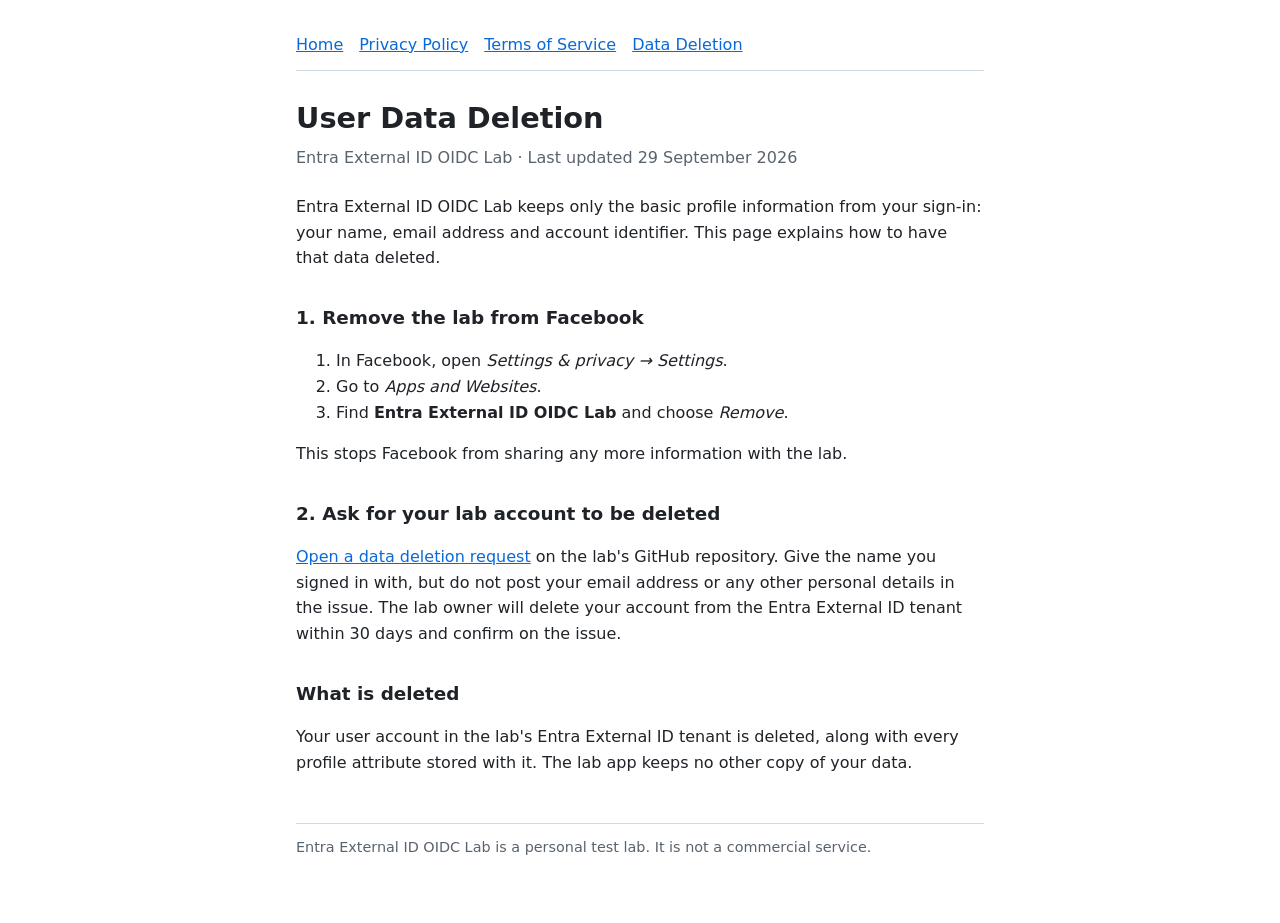
==== data-deletion.html @ ea5fa885 "Add privacy, terms and data deletion pages for the Entra External ID lab Co-Authored-By: Claude Opus" ====
<!DOCTYPE html>
<html lang="en">
<head>
<meta charset="utf-8">
<meta name="viewport" content="width=device-width, initial-scale=1">
<title>User Data Deletion · Entra External ID OIDC Lab</title>
<link rel="stylesheet" href="style.css">
</head>
<body>
<main>
<nav><a href="./">Home</a><a href="privacy.html">Privacy Policy</a><a href="terms.html">Terms of Service</a><a href="data-deletion.html">Data Deletion</a></nav>
<h1>User Data Deletion</h1>
<p class="updated">Entra External ID OIDC Lab · Last updated 29 September 2026</p>
<p>Entra External ID OIDC Lab keeps only the basic profile information from your sign-in: your name, email address and account identifier. This page explains how to have that data deleted.</p>
<h2>1. Remove the lab from Facebook</h2>
<ol>
<li>In Facebook, open <em>Settings &amp; privacy → Settings</em>.</li>
<li>Go to <em>Apps and Websites</em>.</li>
<li>Find <strong>Entra External ID OIDC Lab</strong> and choose <em>Remove</em>.</li>
</ol>
<p>This stops Facebook from sharing any more information with the lab.</p>
<h2>2. Ask for your lab account to be deleted</h2>
<p><a href="https://github.com/MrR1974/lab-legal/issues/new?title=Data%20deletion%20request">Open a data deletion request</a> on the lab's GitHub repository. Give the name you signed in with, but do not post your email address or any other personal details in the issue. The lab owner will delete your account from the Entra External ID tenant within 30 days and confirm on the issue.</p>
<h2>What is deleted</h2>
<p>Your user account in the lab's Entra External ID tenant is deleted, along with every profile attribute stored with it. The lab app keeps no other copy of your data.</p>
<footer>Entra External ID OIDC Lab is a personal test lab. It is not a commercial service.</footer>
</main>
</body>
</html>
---- style.css ----
:root { --bg:#ffffff; --fg:#1f2328; --muted:#59636e; --link:#0969da; --rule:#d1d9e0; }
@media (prefers-color-scheme: dark) { :root { --bg:#0d1117; --fg:#e6edf3; --muted:#9198a1; --link:#4493f8; --rule:#3d444d; } }
* { box-sizing: border-box; }
body { margin:0; background:var(--bg); color:var(--fg); font:16px/1.6 system-ui,-apple-system,"Segoe UI",sans-serif; }
main { max-width:720px; margin:0 auto; padding:32px 16px 64px; }
h1 { font-size:1.8rem; margin:0 0 4px; }
h2 { font-size:1.15rem; margin:32px 0 8px; }
.updated { color:var(--muted); margin:0 0 24px; }
a { color:var(--link); }
nav { border-bottom:1px solid var(--rule); padding-bottom:12px; margin-bottom:24px; display:flex; gap:16px; flex-wrap:wrap; }
footer { border-top:1px solid var(--rule); margin-top:48px; padding-top:12px; color:var(--muted); font-size:.9rem; }
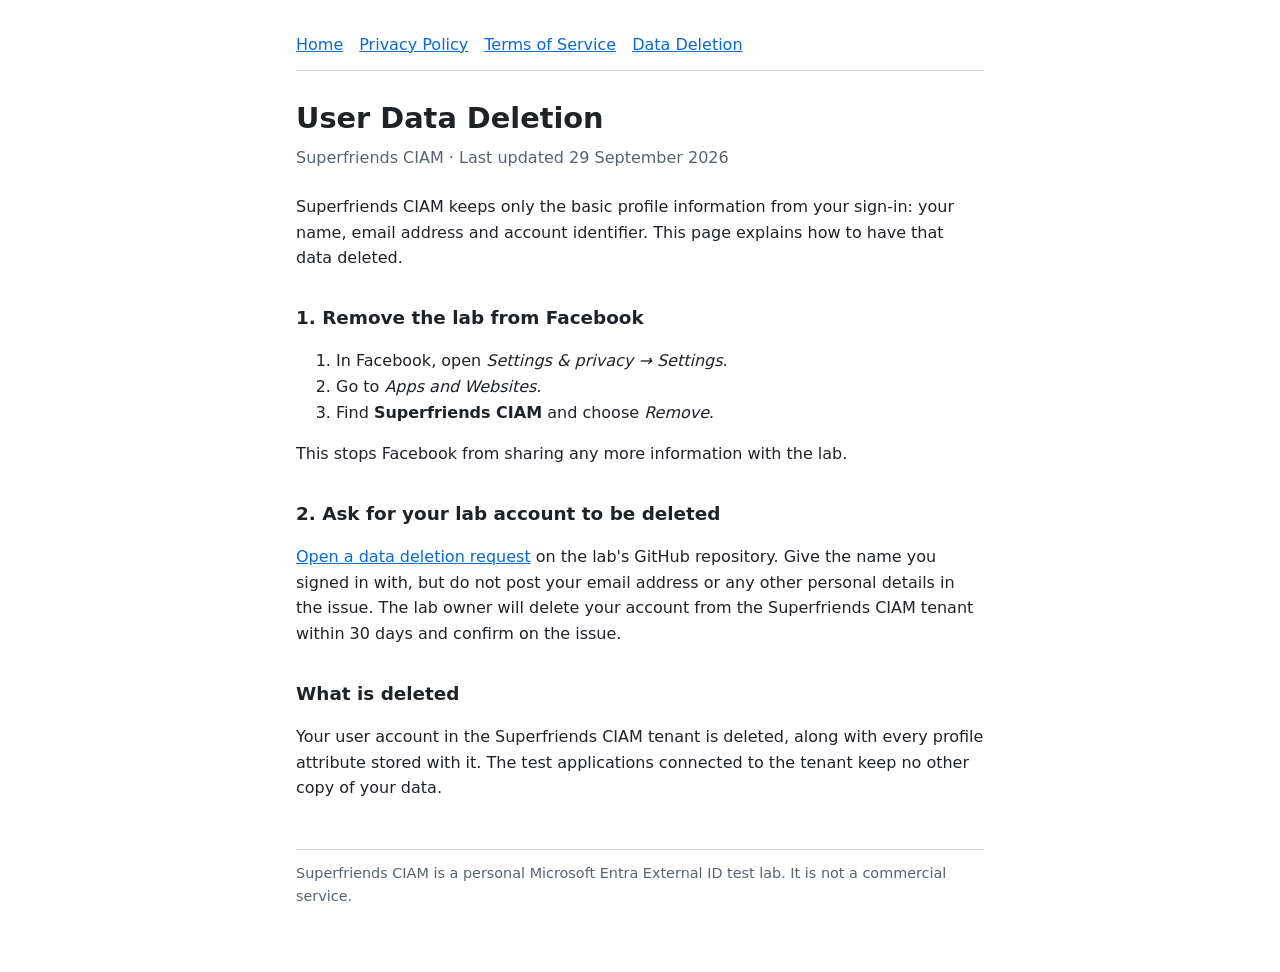
==== commit e8d79897: "Name the lab Superfriends CIAM and describe it as a social sign-in test tenant Co-Authored-By: Claud" ====
--- a/data-deletion.html
+++ b/data-deletion.html
@@ -3,27 +3,27 @@
 <head>
 <meta charset="utf-8">
 <meta name="viewport" content="width=device-width, initial-scale=1">
-<title>User Data Deletion · Entra External ID OIDC Lab</title>
+<title>User Data Deletion · Superfriends CIAM</title>
 <link rel="stylesheet" href="style.css">
 </head>
 <body>
 <main>
 <nav><a href="./">Home</a><a href="privacy.html">Privacy Policy</a><a href="terms.html">Terms of Service</a><a href="data-deletion.html">Data Deletion</a></nav>
 <h1>User Data Deletion</h1>
-<p class="updated">Entra External ID OIDC Lab · Last updated 29 September 2026</p>
-<p>Entra External ID OIDC Lab keeps only the basic profile information from your sign-in: your name, email address and account identifier. This page explains how to have that data deleted.</p>
+<p class="updated">Superfriends CIAM · Last updated 29 September 2026</p>
+<p>Superfriends CIAM keeps only the basic profile information from your sign-in: your name, email address and account identifier. This page explains how to have that data deleted.</p>
 <h2>1. Remove the lab from Facebook</h2>
 <ol>
 <li>In Facebook, open <em>Settings &amp; privacy → Settings</em>.</li>
 <li>Go to <em>Apps and Websites</em>.</li>
-<li>Find <strong>Entra External ID OIDC Lab</strong> and choose <em>Remove</em>.</li>
+<li>Find <strong>Superfriends CIAM</strong> and choose <em>Remove</em>.</li>
 </ol>
 <p>This stops Facebook from sharing any more information with the lab.</p>
 <h2>2. Ask for your lab account to be deleted</h2>
-<p><a href="https://github.com/MrR1974/lab-legal/issues/new?title=Data%20deletion%20request">Open a data deletion request</a> on the lab's GitHub repository. Give the name you signed in with, but do not post your email address or any other personal details in the issue. The lab owner will delete your account from the Entra External ID tenant within 30 days and confirm on the issue.</p>
+<p><a href="https://github.com/MrR1974/lab-legal/issues/new?title=Data%20deletion%20request">Open a data deletion request</a> on the lab's GitHub repository. Give the name you signed in with, but do not post your email address or any other personal details in the issue. The lab owner will delete your account from the Superfriends CIAM tenant within 30 days and confirm on the issue.</p>
 <h2>What is deleted</h2>
-<p>Your user account in the lab's Entra External ID tenant is deleted, along with every profile attribute stored with it. The lab app keeps no other copy of your data.</p>
-<footer>Entra External ID OIDC Lab is a personal test lab. It is not a commercial service.</footer>
+<p>Your user account in the Superfriends CIAM tenant is deleted, along with every profile attribute stored with it. The test applications connected to the tenant keep no other copy of your data.</p>
+<footer>Superfriends CIAM is a personal Microsoft Entra External ID test lab. It is not a commercial service.</footer>
 </main>
 </body>
 </html>
